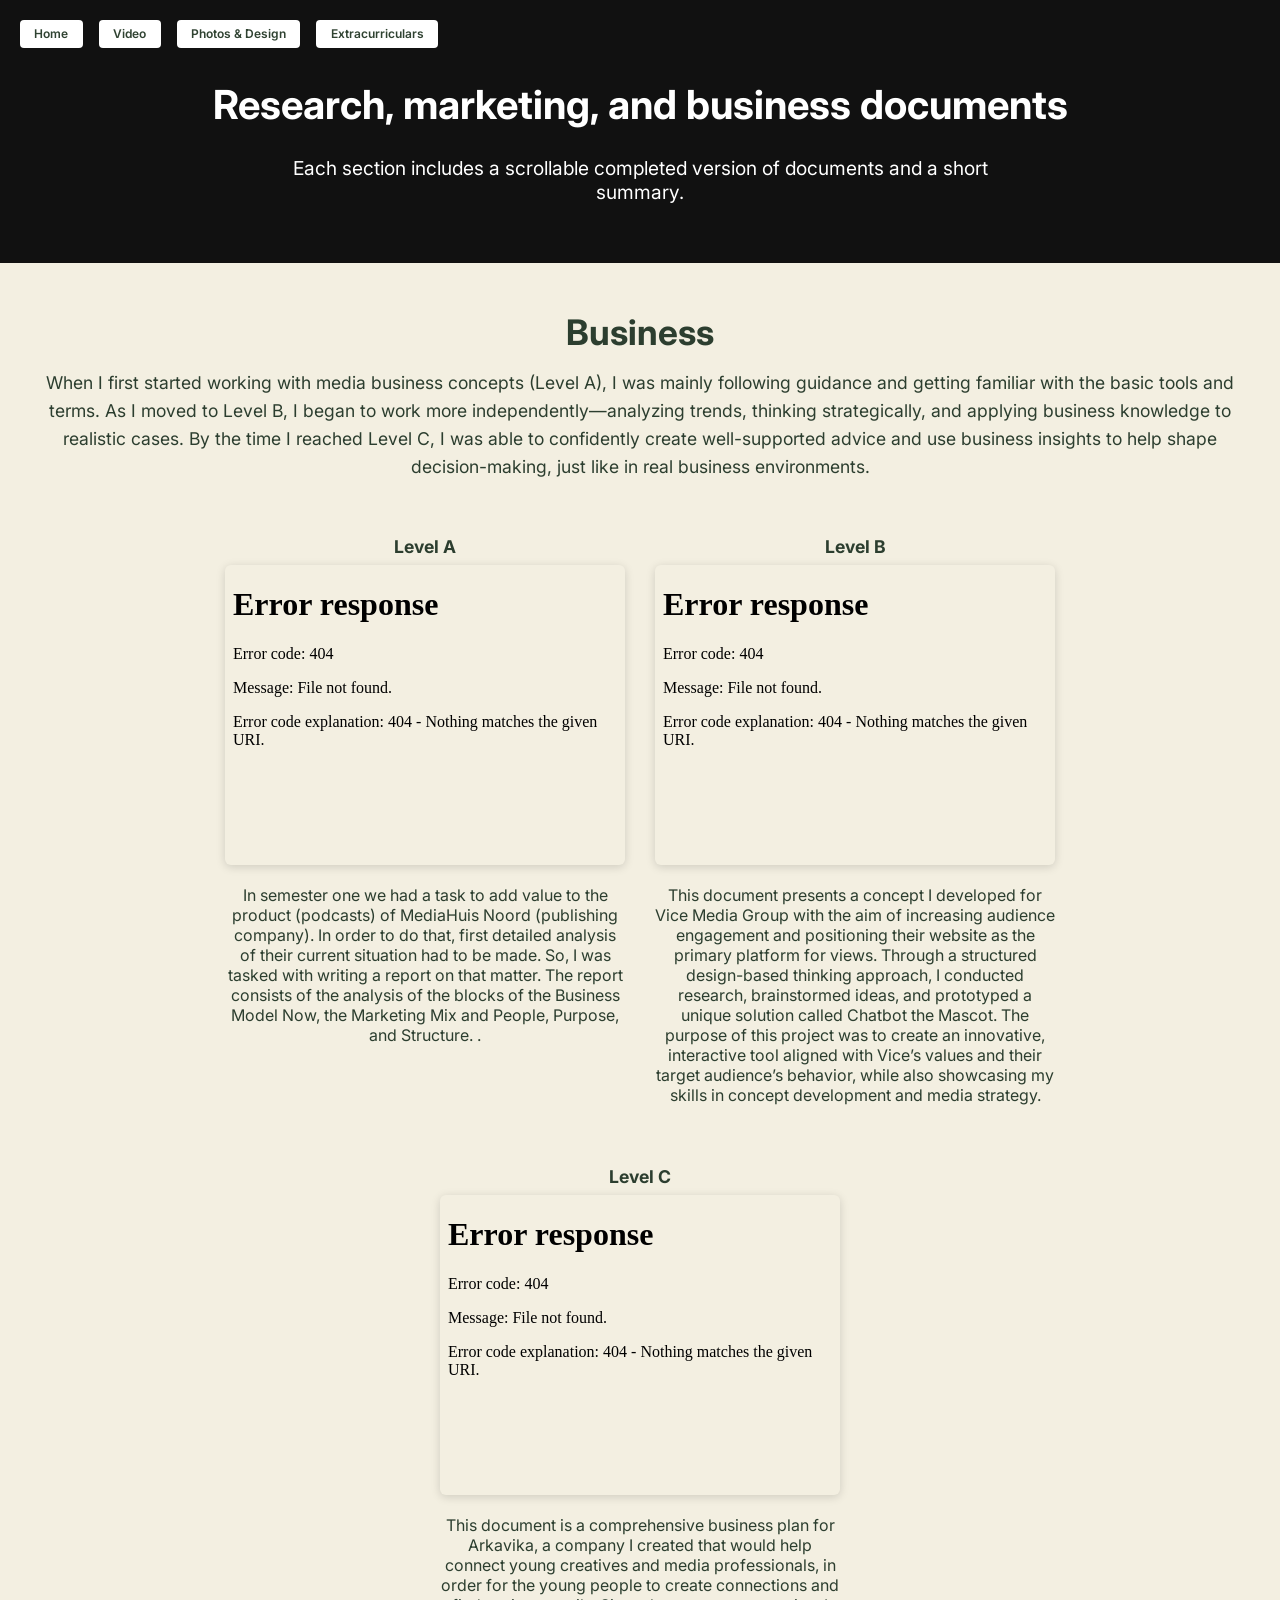
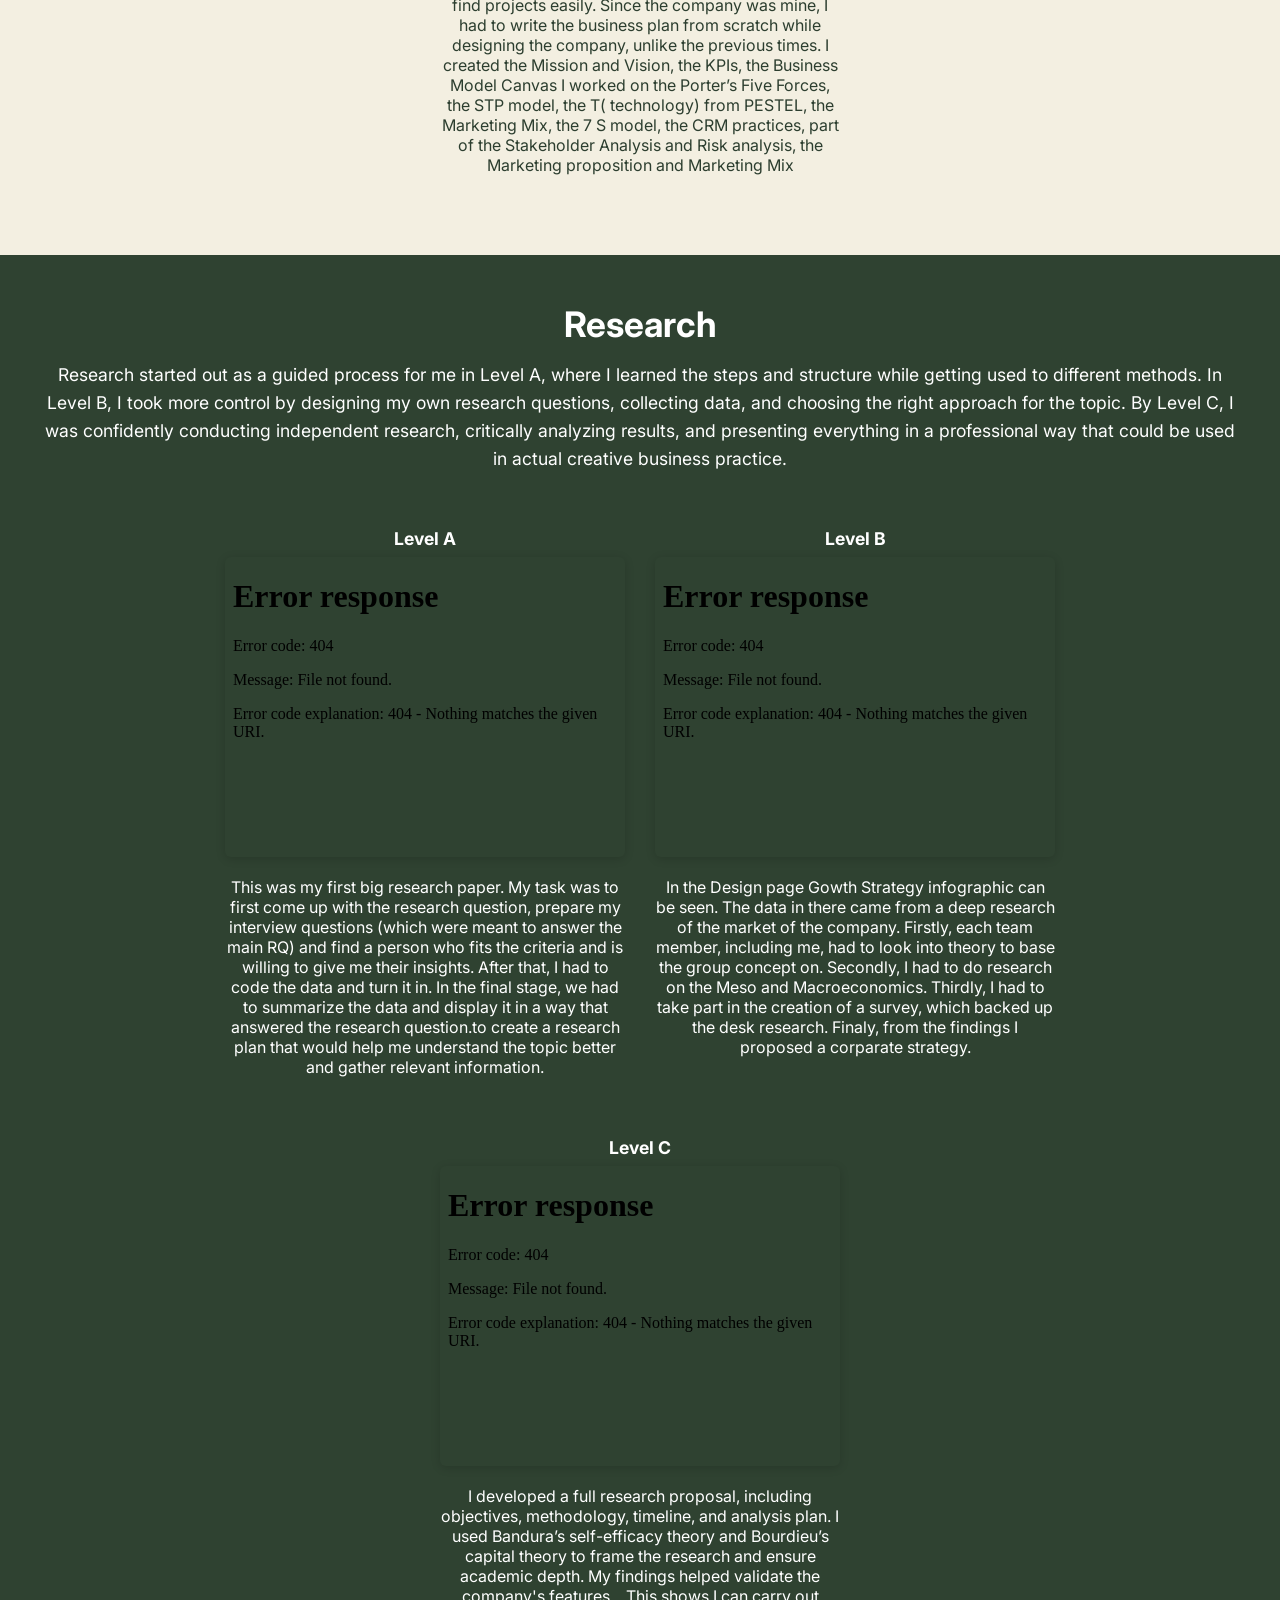
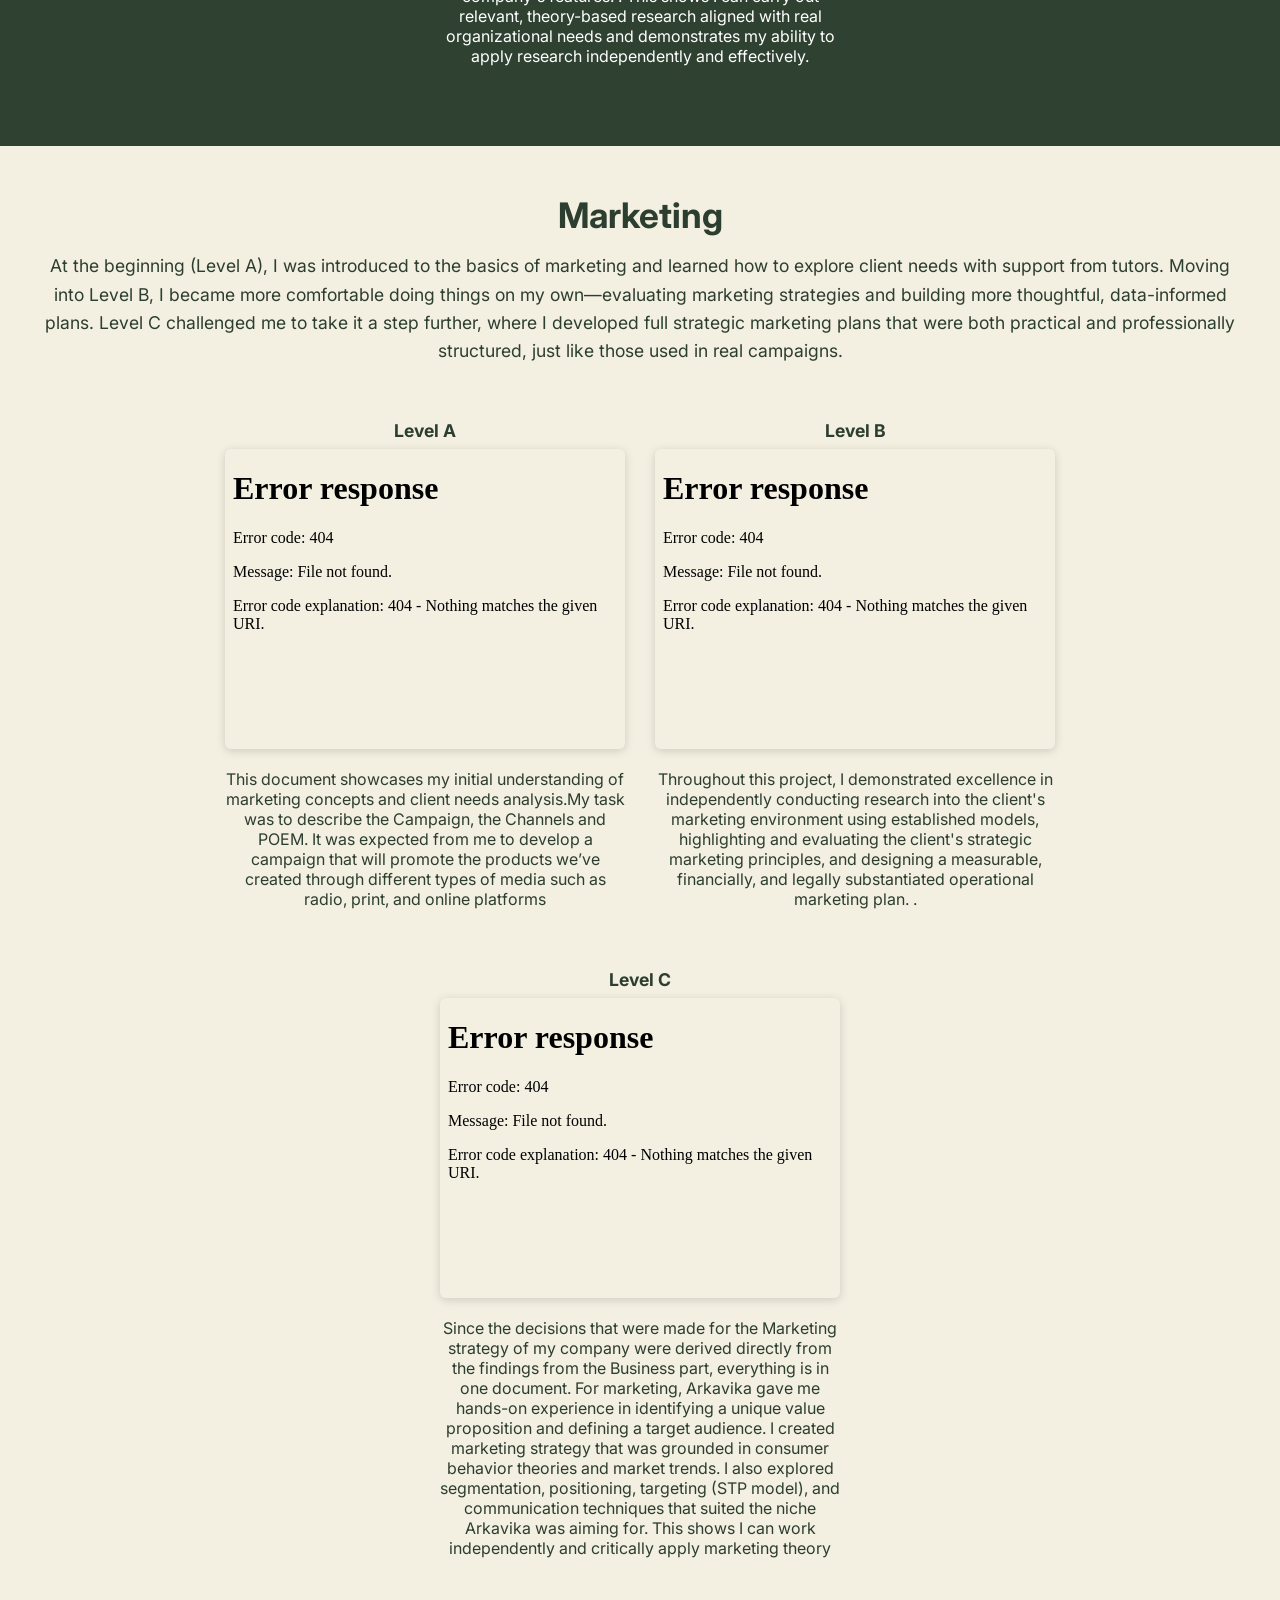
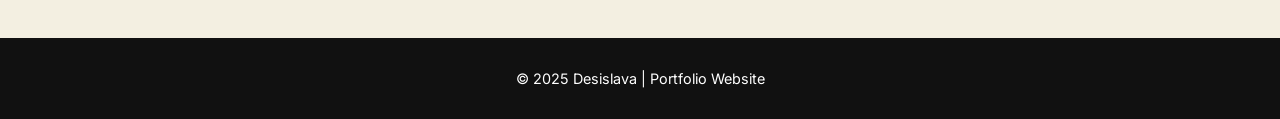
==== documents.html @ 4d48053f "Add files via upload" ====
<!DOCTYPE html>
<html lang="en">
<head>
  <meta charset="UTF-8" />
  <meta name="viewport" content="width=device-width, initial-scale=1.0"/>
  <title>Documents Page</title>

  <!-- Main CSS -->
  <link rel="stylesheet" href="css/documents-style.css" />

  <!-- Google Fonts -->
  <link href="https://fonts.googleapis.com/css2?family=Inter:wght@400;600;800&display=swap" rel="stylesheet" />

  <!-- AOS Animate on Scroll CSS -->
  <link href="https://cdn.jsdelivr.net/npm/aos@2.3.4/dist/aos.css" rel="stylesheet" />
</head>
<body>

  <!-- Header -->
  <header data-aos="fade-down">
    <div class="menu-buttons">
      <a href="html.html">Home</a>
      <a href="project-page1.html">Video</a>
      <a href="photos&design.html">Photos & Design</a>
            <a href="extracurricular.html">Extracurriculars</a>

    </div>
    <h1>Research, marketing, and business documents</h1>
    <p>Each section includes a scrollable completed version of documents and a short summary.</p>
  </header>

  <!-- Section 2 - beige business -->
<section class="doc-section beige-bg" data-aos="fade-up">
  <h1 class="doc-title">Business</h1>
  <p class="doc-description">
    When I first started working with media business concepts (Level A), I was mainly following guidance and getting familiar with the basic tools and terms. As I moved to Level B, I began to work more independently—analyzing trends, thinking strategically, and applying business knowledge to realistic cases. By the time I reached Level C, I was able to confidently create well-supported advice and use business insights to help shape decision-making, just like in real business environments.
  </p>
  <div class="doc-grid">
    <div class="doc-block">
      <h2>Level A</h2>
      <iframe src="images/Report (1).pdf"></iframe>
      <p class="doc-summary">In semester one we had a task to add value to the product (podcasts) of MediaHuis Noord (publishing company). In order to do that, first detailed analysis of their current situation had to be made. So, I was tasked with writing a report on that matter.  The report consists of the analysis of the blocks of the Business Model Now, the Marketing Mix and People, Purpose, and Structure. .</p>   
    </div>
    <div class="doc-block">
      <h2>Level B</h2>
      <iframe src="images/Concept Bible1.pdf"></iframe>
      <p class="doc-summary">This document presents a concept I developed for Vice Media Group with the aim of increasing audience engagement and positioning their website as the primary platform for views. Through a structured design-based thinking approach, I conducted research, brainstormed ideas, and prototyped a unique solution called Chatbot the Mascot. The purpose of this project was to create an innovative, interactive tool aligned with Vice’s values and their target audience’s behavior, while also showcasing my skills in concept development and media strategy.</p>
    </div>
    <div class="doc-block">
      <h2>Level C</h2>
      <iframe src="images/Final Business Plan Arkavika (1).pdf"></iframe>
      <p class="doc-summary">This document is a comprehensive business plan for Arkavika, a company I created that would help connect young creatives and media professionals, in order for the young people to create connections and find projects easily. Since the company was mine, I had to write the business plan from scratch while designing the company, unlike the previous times. I created the Mission and Vision, the KPIs, the Business Model Canvas I worked on the Porter’s Five Forces, the STP model, the T( technology)  from PESTEL, the Marketing Mix, the 7 S model, the CRM practices, part of the Stakeholder Analysis and Risk analysis, the Marketing proposition and Marketing Mix </p>
    </div>
  </div>
</section>


  
  <!-- Section 2 - Green Research -->
  <section class="doc-section green-bg" data-aos="fade-up">
  <h1 class="doc-title">Research</h1>
  <p class="doc-description">
    Research started out as a guided process for me in Level A, where I learned the steps and structure while getting used to different methods. In Level B, I took more control by designing my own research questions, collecting data, and choosing the right approach for the topic. By Level C, I was confidently conducting independent research, critically analyzing results, and presenting everything in a professional way that could be used in actual creative business practice.


  </p>
  <div class="doc-grid">
    <div class="doc-block">
      <h2>Level A</h2>
      <iframe src="images/Research_pol.pdf"></iframe>
      <p class="doc-summary">This was my first big research paper. My task was to first come up with the research question, prepare my interview questions (which were meant to answer the main RQ) and find a person who fits the criteria and is willing to give me their insights. After that, I had to code the data and turn it in.  In the final stage, we had to summarize the data and display it in a way that answered the research question.to create a research plan that would help me understand the topic better and gather relevant information.</p  >
    </div>
    <div class="doc-block">
      <h2>Level B</h2>
      <iframe src="images/Growth Strategy - Justification (1).pdf"></iframe>
      <p class="doc-summary">In the Design page Gowth Strategy infographic can be seen. The data in there came from a deep research of the market of the company. Firstly, each team member,  including me, had to look into theory to base the group concept on. Secondly, I had to do research on the Meso and Macroeconomics. Thirdly, I had to take part in the creation of a survey, which backed up the desk research. Finaly, from the findings I proposed a corparate strategy.   </p>
    </div>
    <div class="doc-block">
      <h2>Level C</h2>
      <iframe src="images/Project Proposal Research in Profiles I  2324 (2).pdf"></iframe>
      <p class="doc-summary">I developed a full research proposal, including objectives, methodology, timeline, and analysis plan. I used Bandura’s self-efficacy theory and Bourdieu’s capital theory to frame the research and ensure academic depth. My findings helped validate the company's features. . This shows I can carry out relevant, theory-based research aligned with real organizational needs and  demonstrates my ability to apply research independently and effectively.</p>
    </div>
  </div>
</section>

 <!-- Section 1 - Beige  Marketing-->
  <section class="doc-section beige-bg" data-aos="fade-up">
  <h1 class="doc-title">Marketing</h1>
  <p class="doc-description">
    At the beginning (Level A), I was introduced to the basics of marketing and learned how to explore client needs with support from tutors. Moving into Level B, I became more comfortable doing things on my own—evaluating marketing strategies and building more thoughtful, data-informed plans. Level C challenged me to take it a step further, where I developed full strategic marketing plans that were both practical and professionally structured, just like those used in real campaigns.
  </p>
  <div class="doc-grid">
    <div class="doc-block">
      <h2>Level A</h2>
      <iframe src="images/mcpVADEFA.pdf"></iframe>
      <p class="doc-summary">This document showcases my initial understanding of marketing concepts and client needs analysis.My task was to describe the Campaign, the Channels and POEM. It was expected from me to develop a campaign that will promote the products we’ve created through different types of media such as radio, print, and online platforms</p>
    </div>
    <div class="doc-block">
      <h2>Level B</h2>
      <iframe src="images/Content marketing introduction campaign (1) (1).pdf"></iframe>
      <p class="doc-summary">Throughout this project, I demonstrated excellence in independently conducting research into the client's marketing environment using established models, highlighting and evaluating the client's strategic marketing principles, and designing a measurable, financially, and legally substantiated operational marketing plan. .</p>  
    </div>
    <div class="doc-block">
      <h2>Level C</h2>
      <iframe src="images/Final Business Plan Arkavika (1).pdf"></iframe>
      <p class="doc-summary">Since the decisions that were made for the Marketing strategy of my company  were derived directly from the findings from the Business part, everything is in one document. For marketing, Arkavika gave me hands-on experience in identifying a unique value proposition and defining a target audience. I created marketing strategy that was grounded in consumer behavior theories and market trends. I also explored segmentation, positioning, targeting (STP model), and communication techniques that suited the niche Arkavika was aiming for. This shows I can work independently and critically apply marketing theory </p>
    </div>
  </div>
</section>

  <!-- Footer -->
  <footer class="main-footer" data-aos="fade-up">
    &copy; 2025 Desislava | Portfolio Website
  </footer>

  <!-- AOS JS -->
  <script src="https://cdn.jsdelivr.net/npm/aos@2.3.4/dist/aos.js"></script>
  <script>
    AOS.init({
      duration: 800,
      once: true
    });
  </script>

</body>
</html>
---- css/documents-style.css ----
/* Base Styles */
body {
  margin: 0;
  font-family: 'Inter', sans-serif;
  background-color: #f9f9f9;
  color: #2c3e2f;
}

/* Header */
header {
  background-color: #111;
  color: white;
  padding: 40px 20px;
  text-align: center;
  position: relative;
}

header h1 {
  font-size: 2.5em;
  margin-top: 1em;
}

header p {
  font-size: 1.2em;
  margin-top: 10px;
  max-width: 700px;
  margin-left: auto;
  margin-right: auto;
}

.menu-buttons {
  position: absolute;
  top: 20px;
  left: 20px;
  display: flex;
  gap: 1rem;
}

.menu-buttons a {
  background-color: white;
  color: #2f4231;
  text-decoration: none;
  padding: 0.4rem 0.9rem;
  border-radius: 4px;
  font-weight: 600;
  font-size: 0.75rem;
  transition: background-color 0.3s ease, color 0.3s ease;
}

.menu-buttons a:hover {
  background-color: #ffffffcc;
  color: #000;
  box-shadow: 0 2px 6px rgba(0, 0, 0, 0.2);
}

/* Section Titles and Descriptions */
.doc-title {
  text-align: center;
  font-size: 2.2rem;
  margin-bottom: 1rem;
  margin-top: -1rem;
}

.doc-description {
  text-align: center;
  max-width: 1200px;
  margin: 0 auto 2.5rem auto;
  font-size: 1.1rem;
  line-height: 1.6;
}

/* Document Grid */
.doc-grid {
  display: flex;
  flex-wrap: wrap;
  justify-content: center;
  gap: 30px;
  padding: 0 20px;
}

.doc-block {
  width: 400px;
  text-align: center;
}

.doc-block h2 {
  font-size: 1.1rem;
  margin-bottom: 0.5rem;
}

.doc-block iframe {
  width: 100%;
  height: 300px;
  border: none;
  border-radius: 6px;
  box-shadow: 0 2px 10px rgba(0, 0, 0, 0.15);
}

/* Backgrounds */
.beige-bg {
  background-color: #f3efe1;
  color: #2c3e2f;
  padding: 4rem 0;
}

.green-bg {
  background-color: #2f4231;
  color: white;
  padding: 4rem 0;
}

/* Footer */
.main-footer {
  background-color: #111;
  color: white;
  text-align: center;
  padding: 2rem;
  font-size: 0.9rem;
}

/* Responsive Design */
@media (max-width: 768px) {
  .doc-grid {
    flex-direction: column;
    align-items: center;
  }

  .doc-block {
    width: 90%;
  }

  .doc-block iframe {
    height: 250px;
  }

  .menu-buttons {
    flex-direction: column;
    top: 10px;
    left: 10px;
  }
}
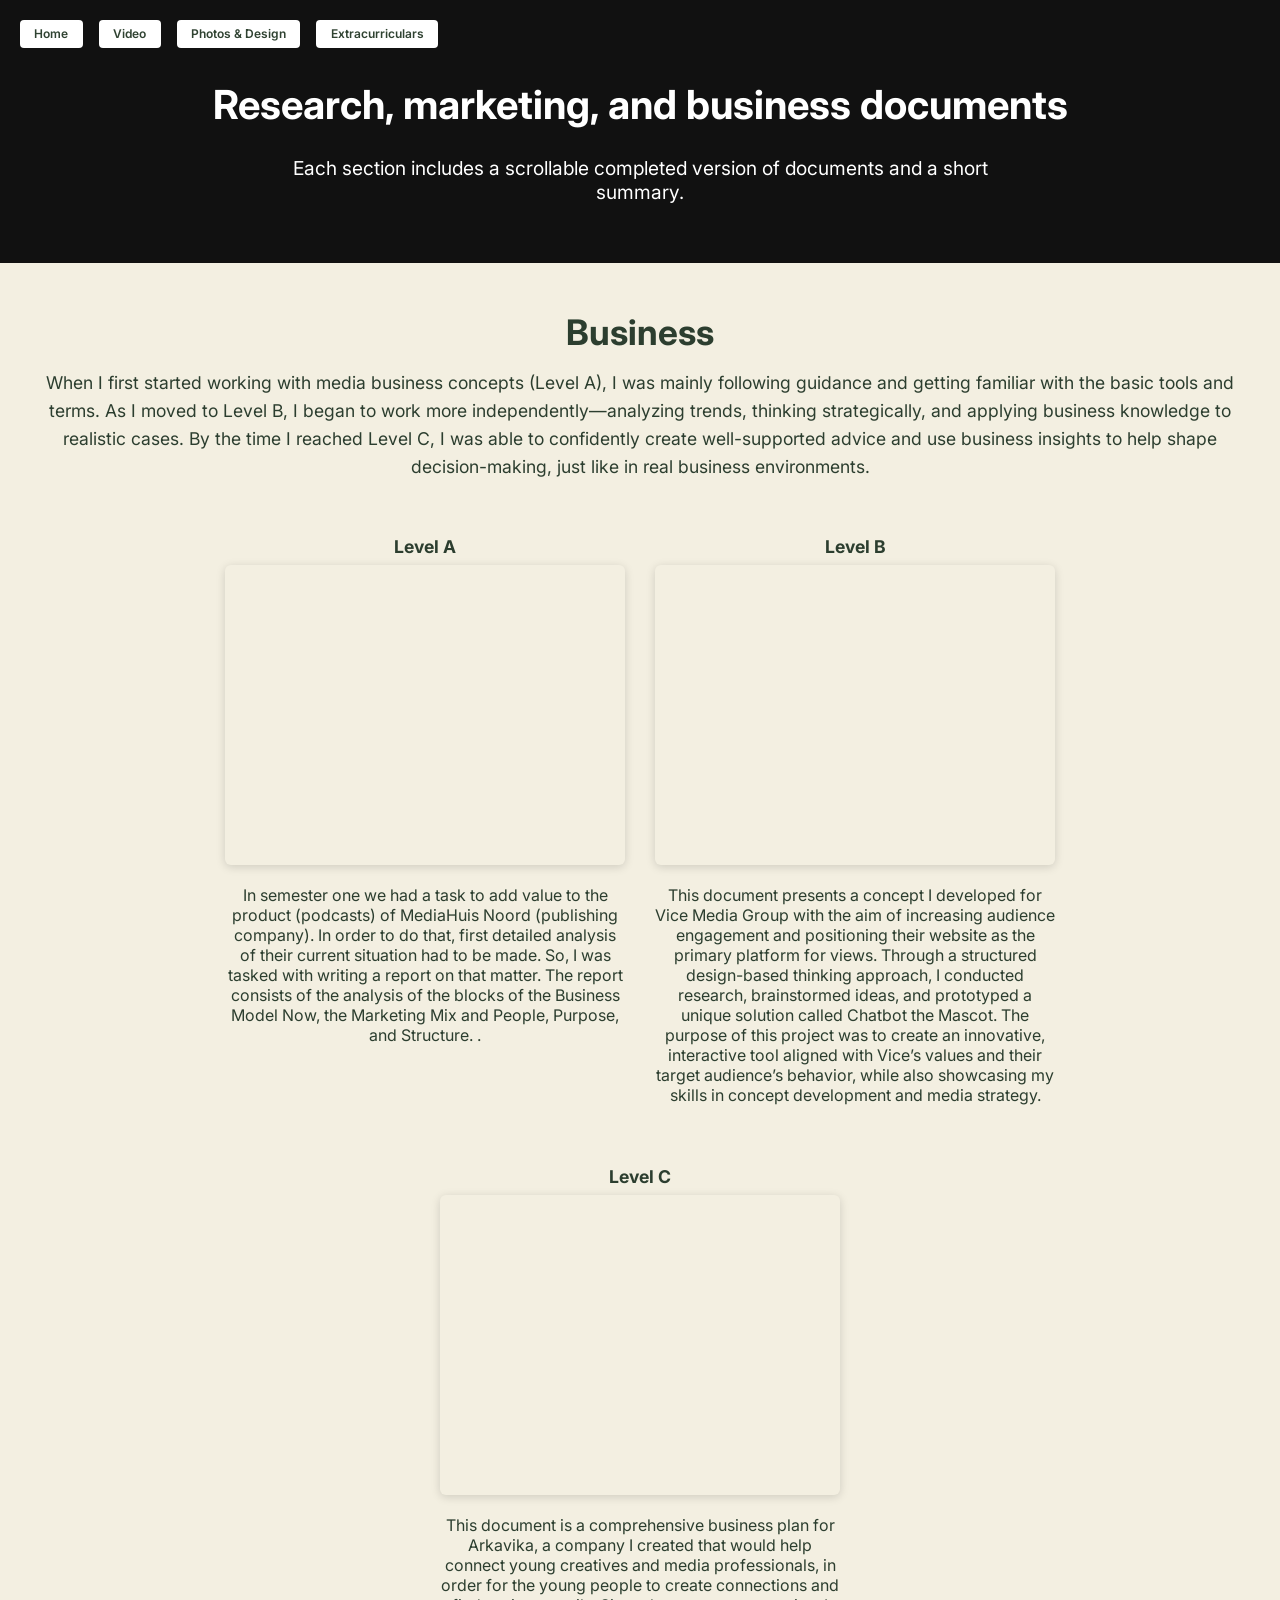
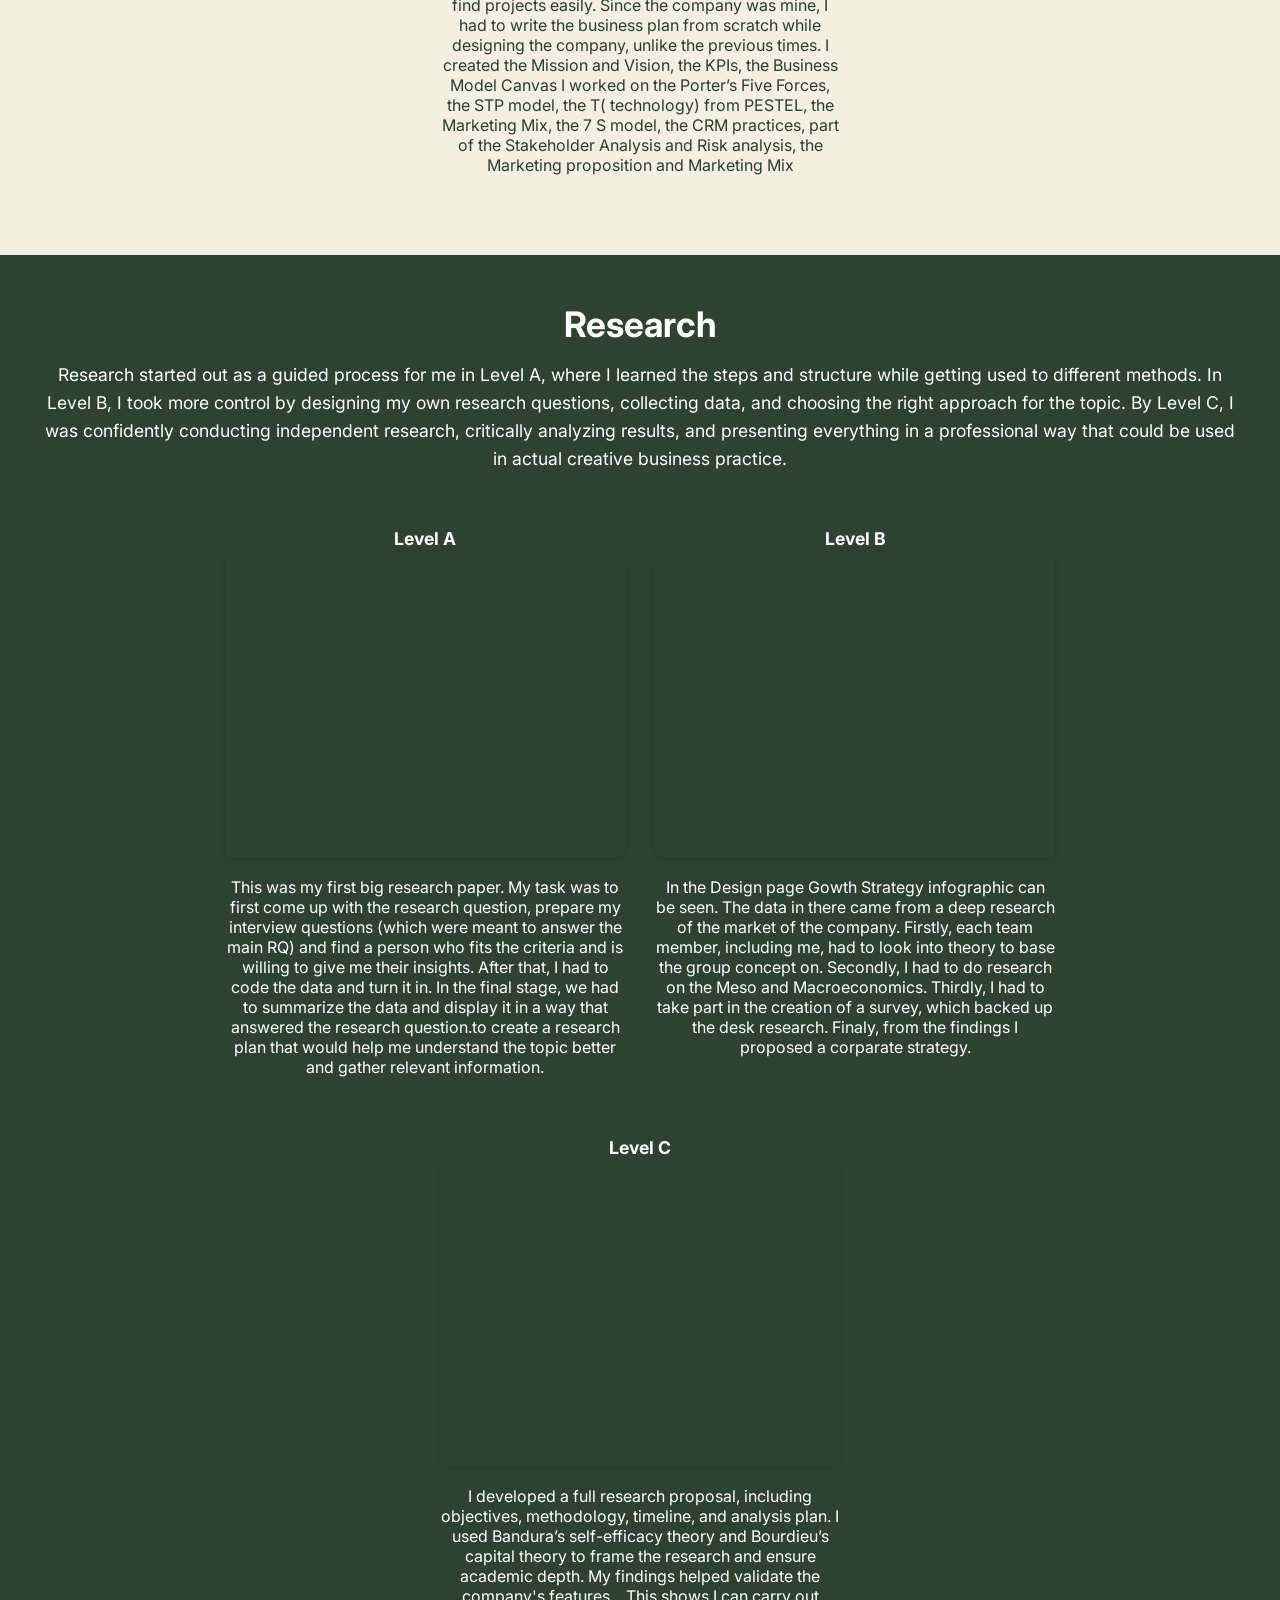
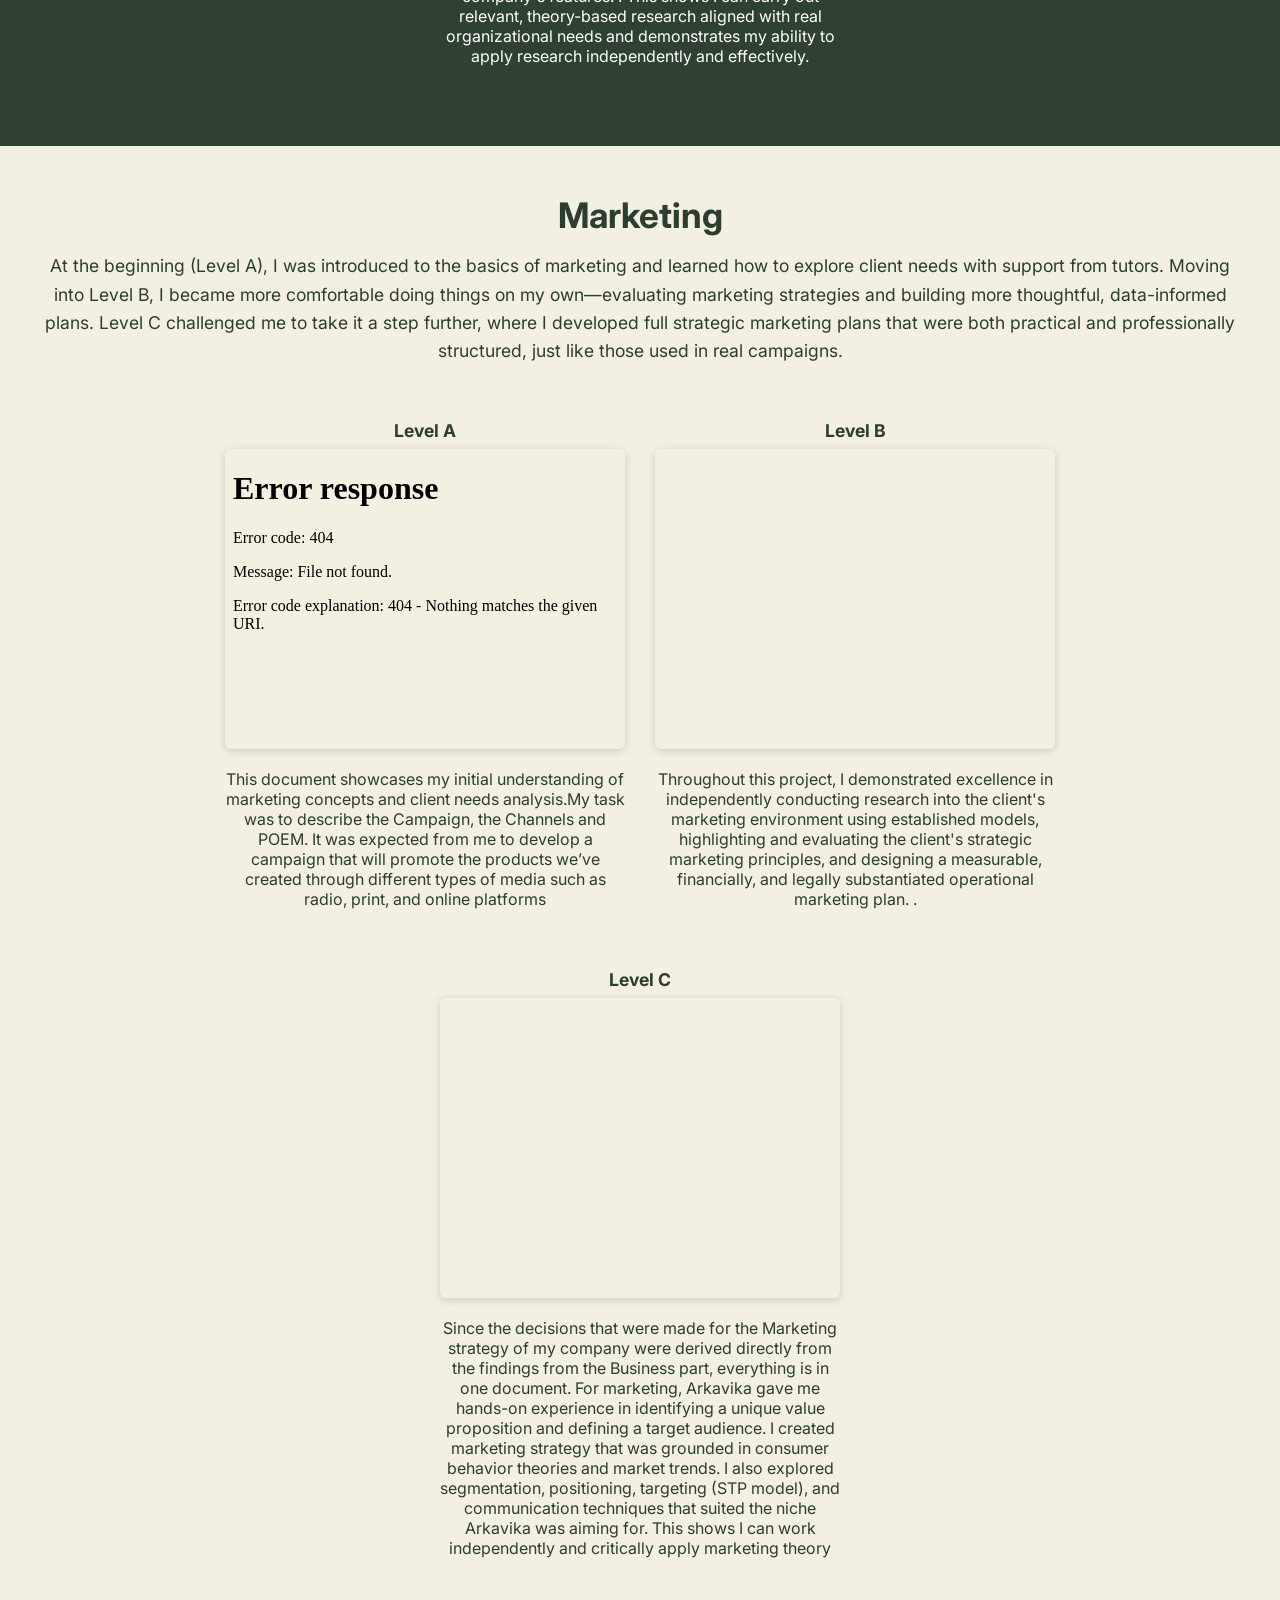
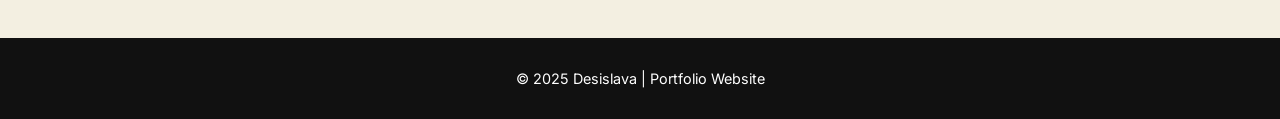
==== commit 6d4575c7: "Add files via upload" ====
--- a/documents.html
+++ b/documents.html
@@ -19,7 +19,7 @@
   <!-- Header -->
   <header data-aos="fade-down">
     <div class="menu-buttons">
-      <a href="html.html">Home</a>
+      <a href="index.html">Home</a>
       <a href="project-page1.html">Video</a>
       <a href="photos&design.html">Photos & Design</a>
             <a href="extracurricular.html">Extracurriculars</a>
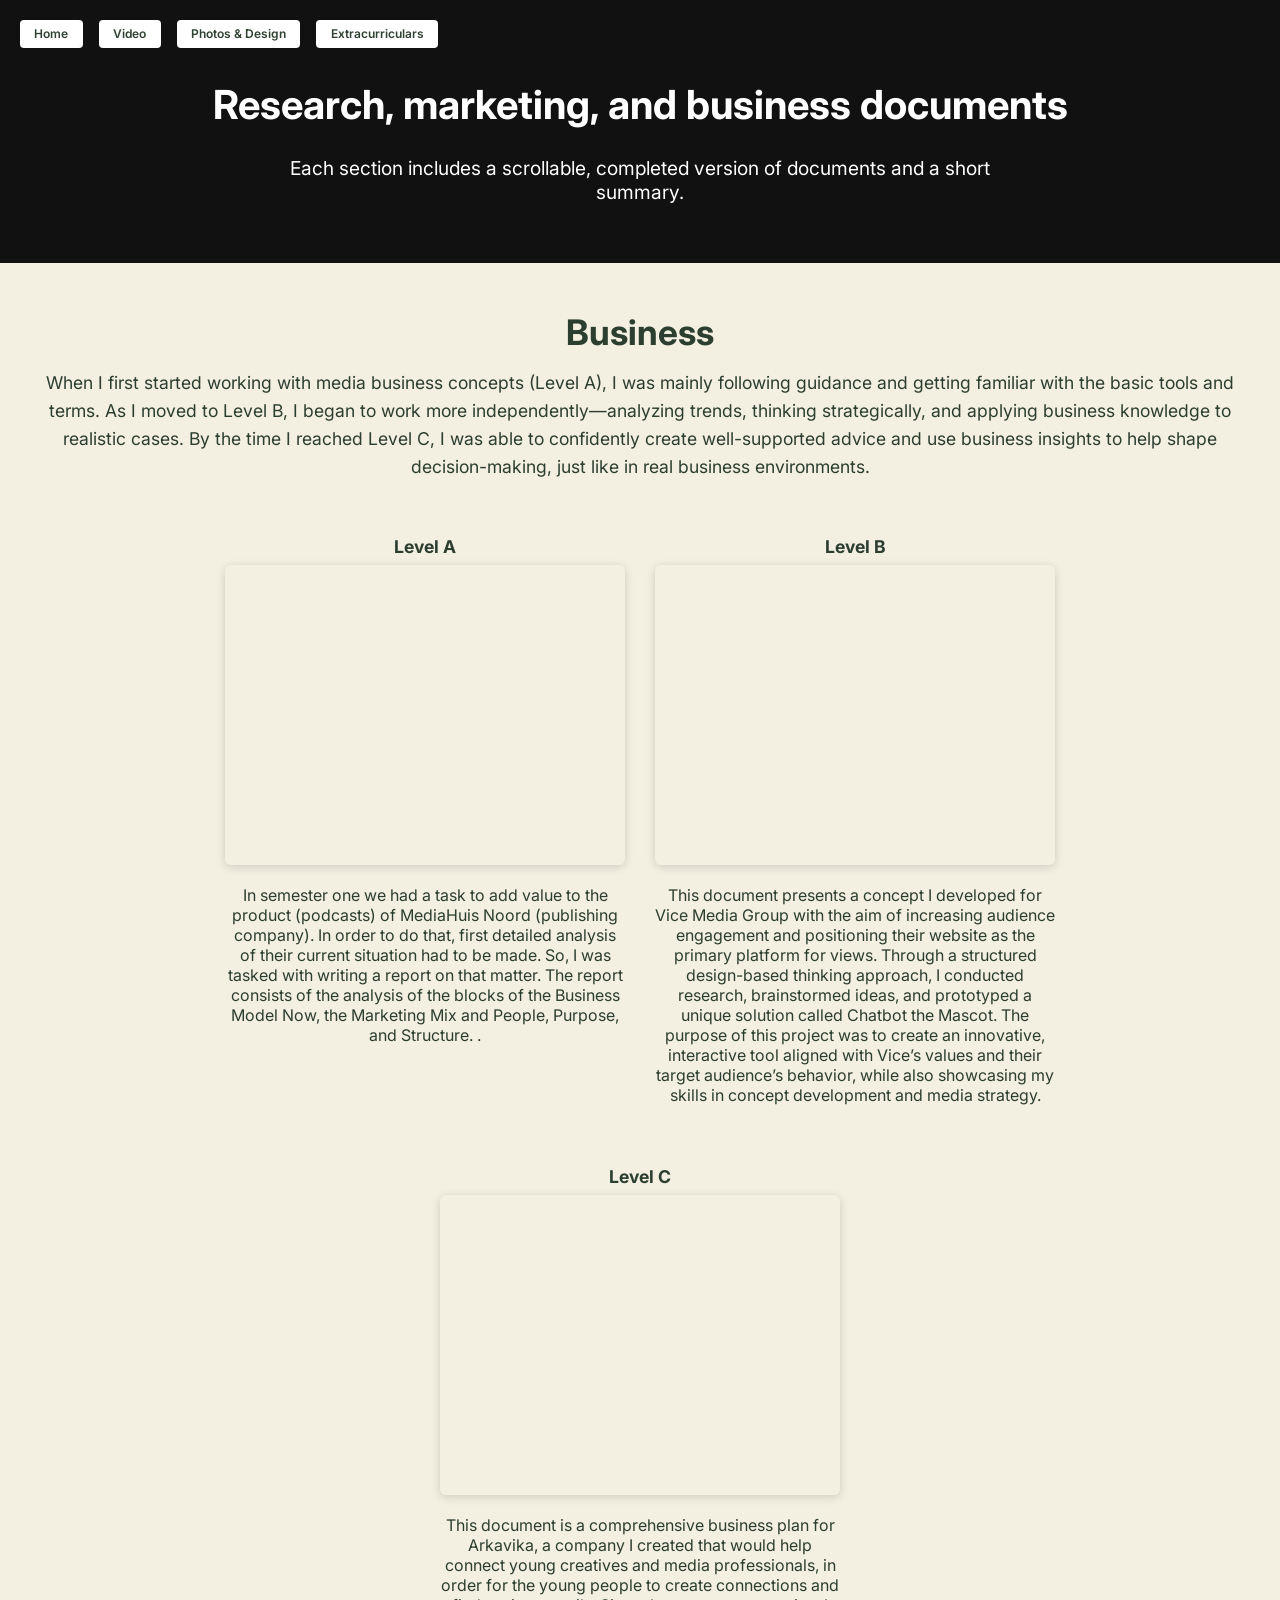
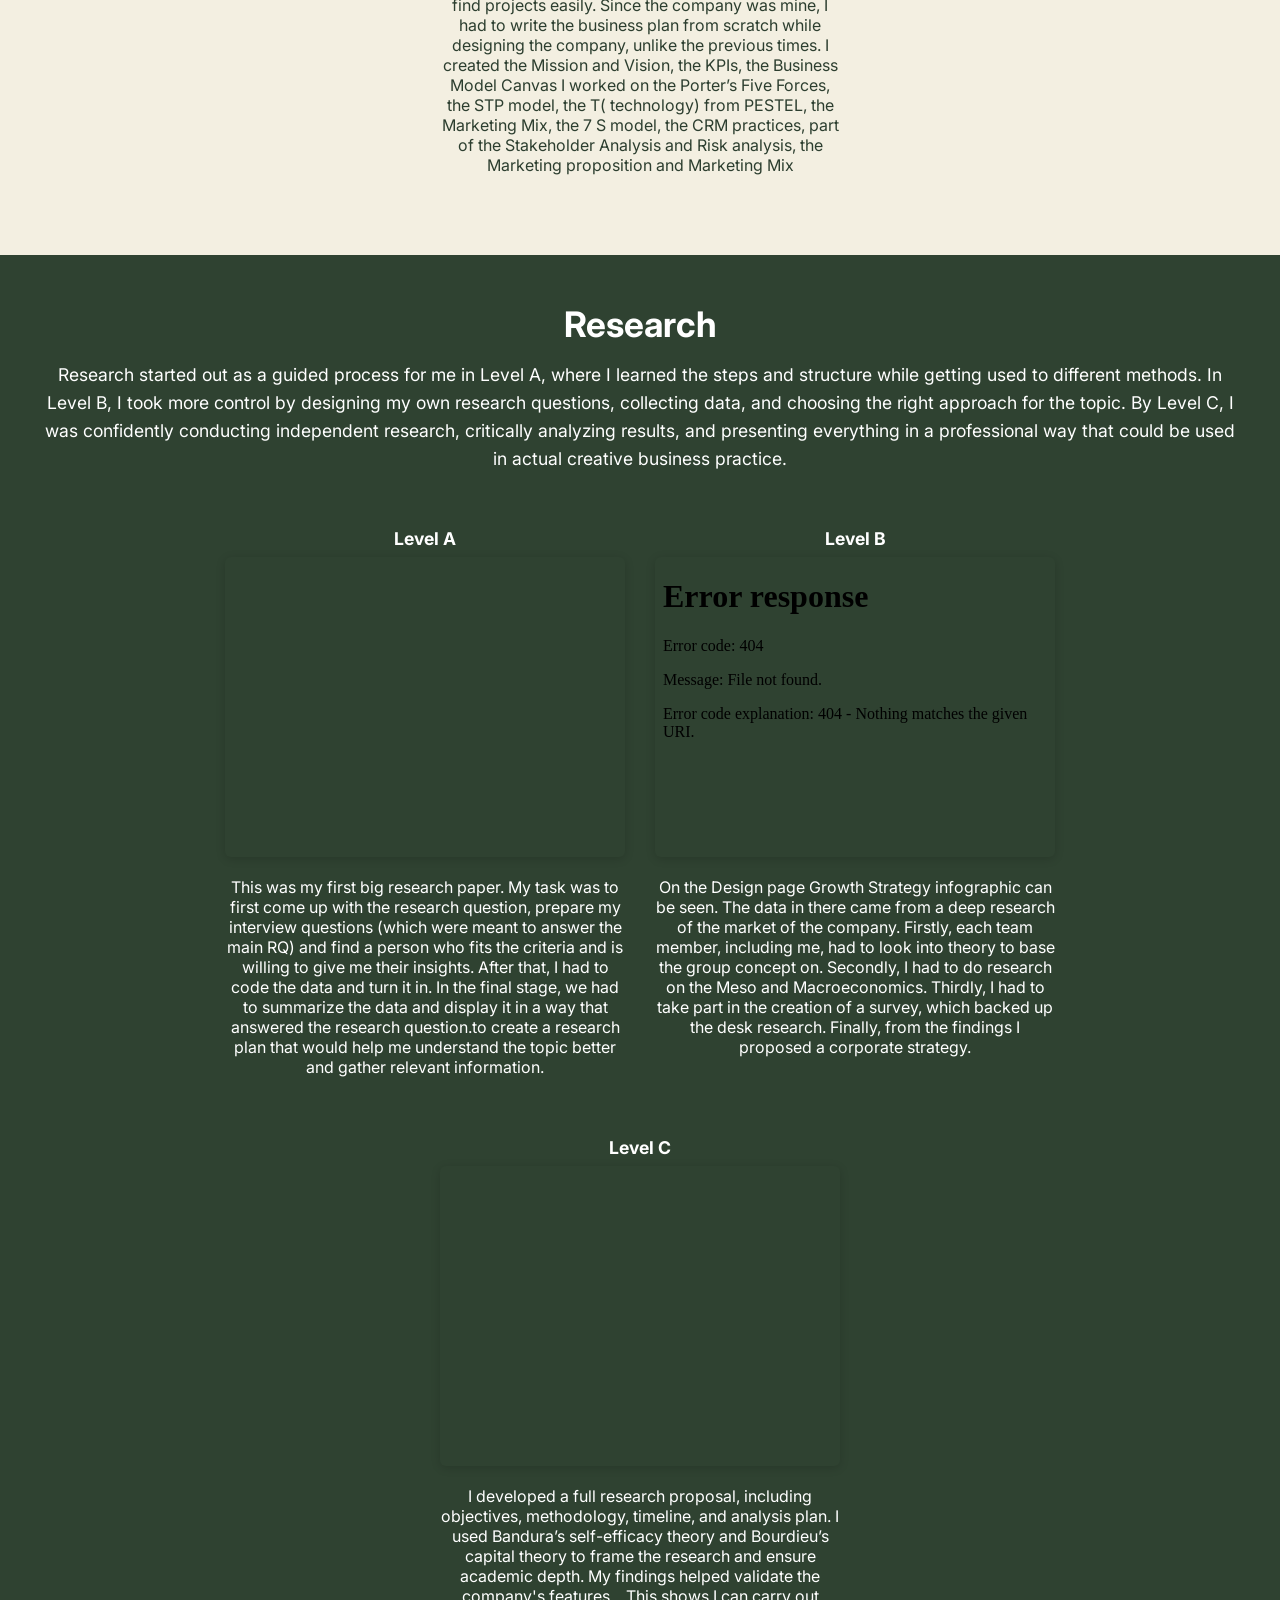
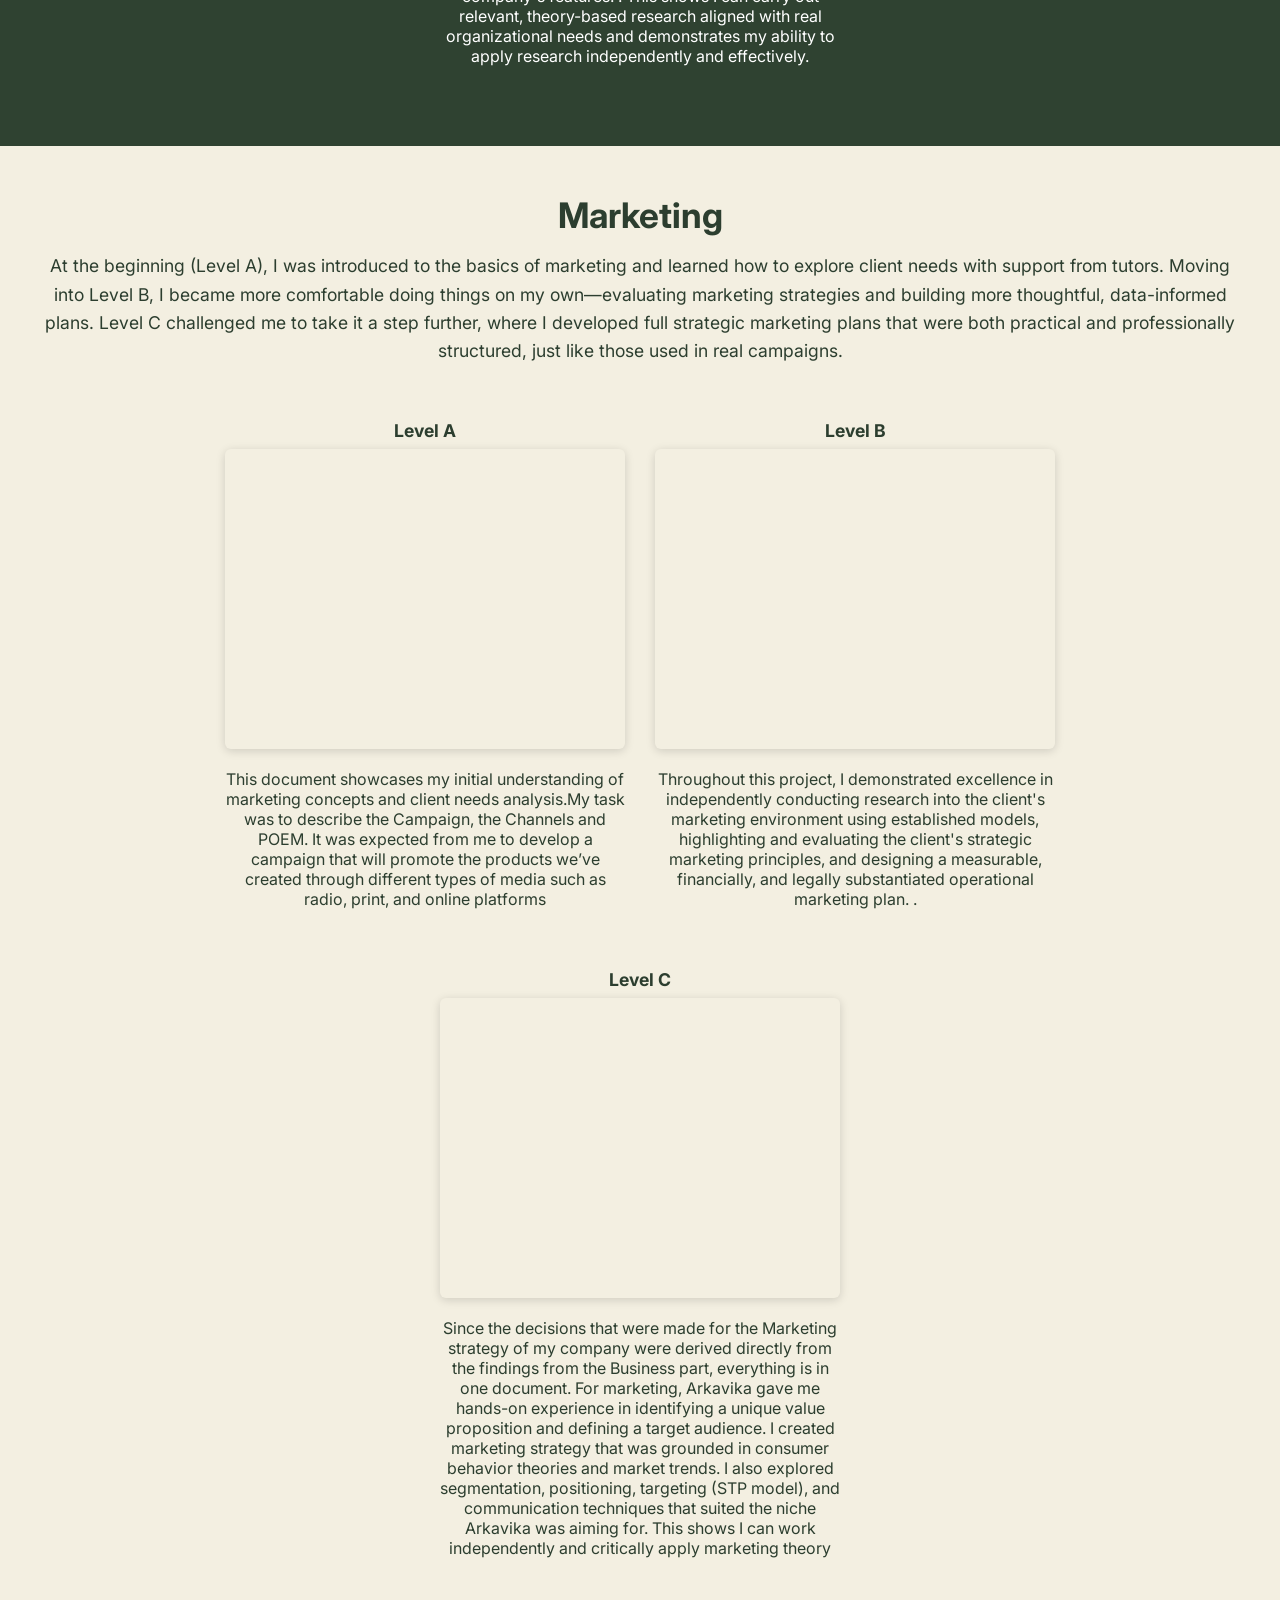
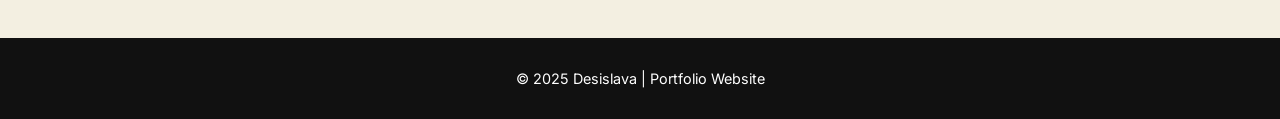
==== commit af531971: "Fix HTML encoding issues in documents.html" ====
--- a/documents.html
+++ b/documents.html
@@ -26,7 +26,7 @@
 
     </div>
     <h1>Research, marketing, and business documents</h1>
-    <p>Each section includes a scrollable completed version of documents and a short summary.</p>
+    <p>Each section includes a scrollable, completed version of documents and a short summary.</p>
   </header>
 
   <!-- Section 2 - beige business -->
@@ -72,8 +72,8 @@
     </div>
     <div class="doc-block">
       <h2>Level B</h2>
-      <iframe src="images/Growth Strategy - Justification (1).pdf"></iframe>
-      <p class="doc-summary">In the Design page Gowth Strategy infographic can be seen. The data in there came from a deep research of the market of the company. Firstly, each team member,  including me, had to look into theory to base the group concept on. Secondly, I had to do research on the Meso and Macroeconomics. Thirdly, I had to take part in the creation of a survey, which backed up the desk research. Finaly, from the findings I proposed a corparate strategy.   </p>
+      <iframe src="images/Growth Stratey - Justification (1).pdf"></iframe>
+      <p class="doc-summary">On the Design page Growth Strategy infographic can be seen. The data in there came from a deep research of the market of the company. Firstly, each team member,  including me, had to look into theory to base the group concept on. Secondly, I had to do research on the Meso and Macroeconomics. Thirdly, I had to take part in the creation of a survey, which backed up the desk research. Finally, from the findings I proposed a corporate strategy.   </p>
     </div>
     <div class="doc-block">
       <h2>Level C</h2>
